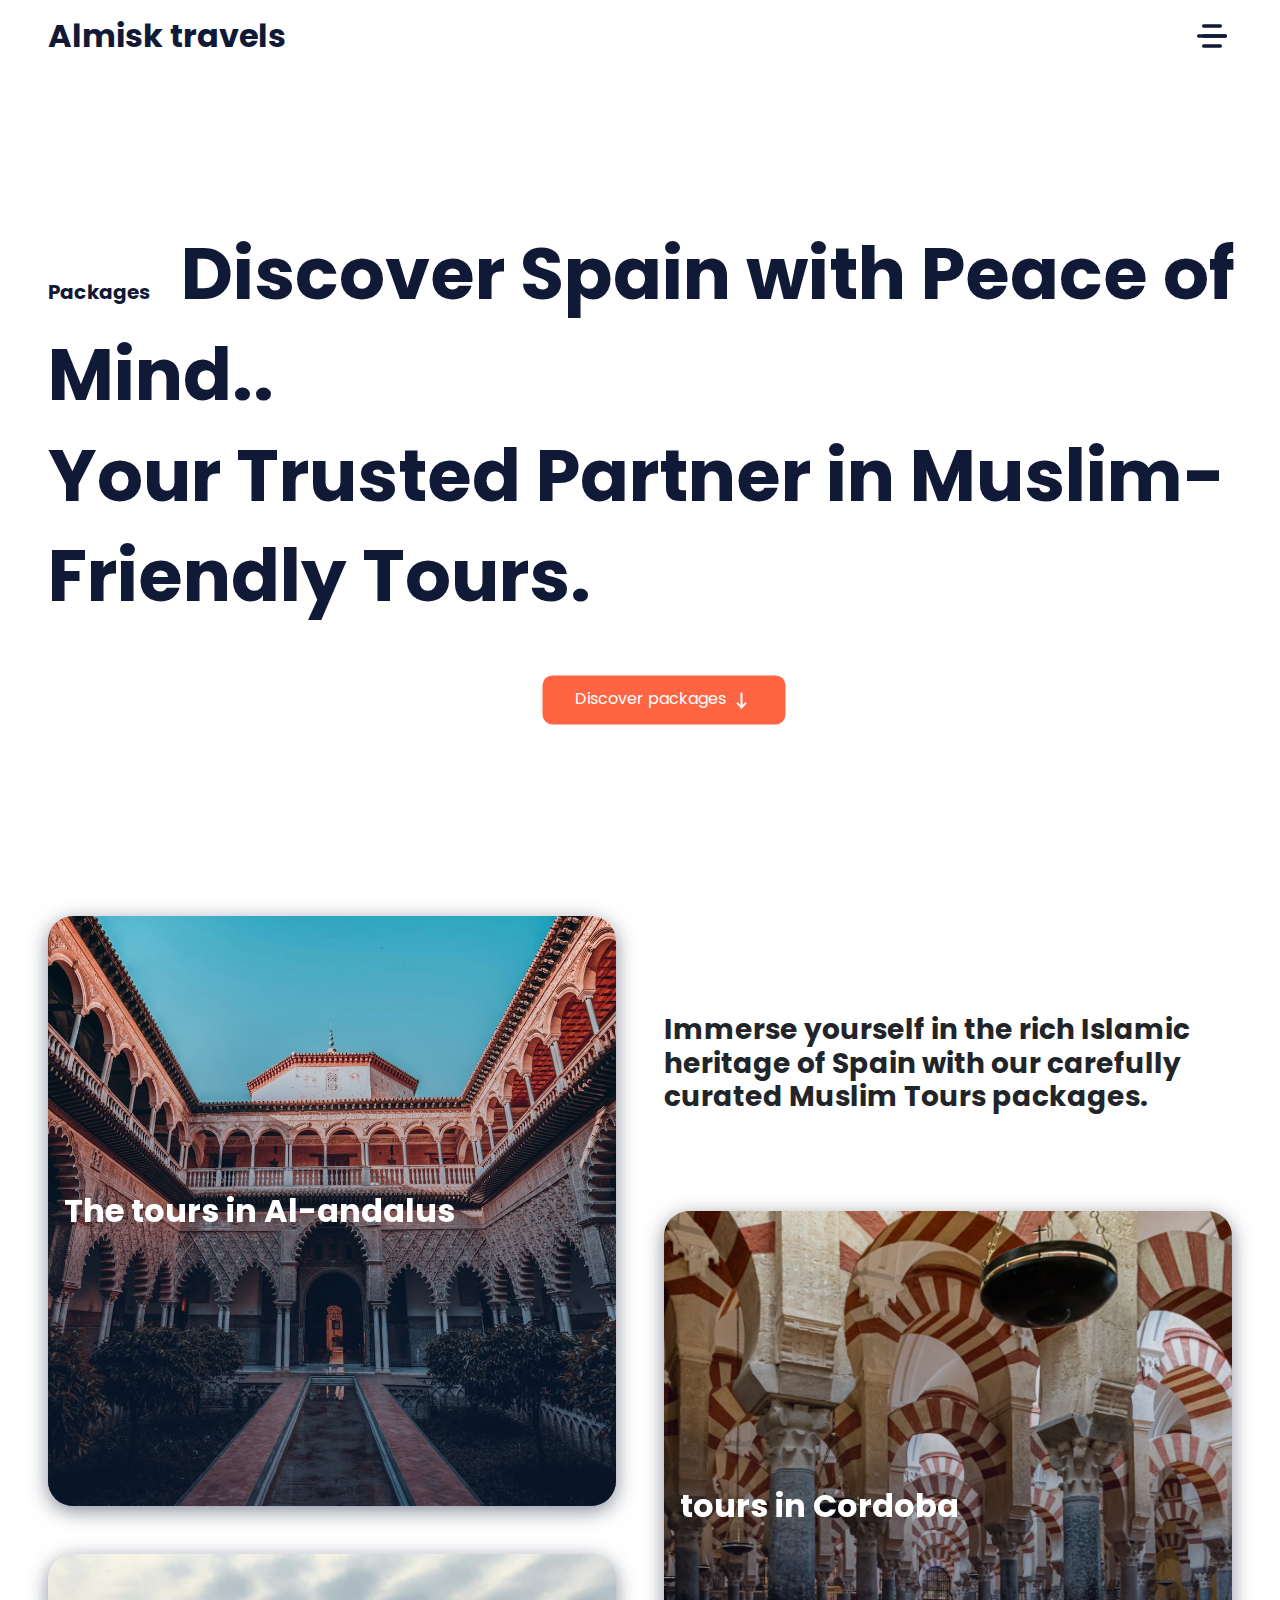
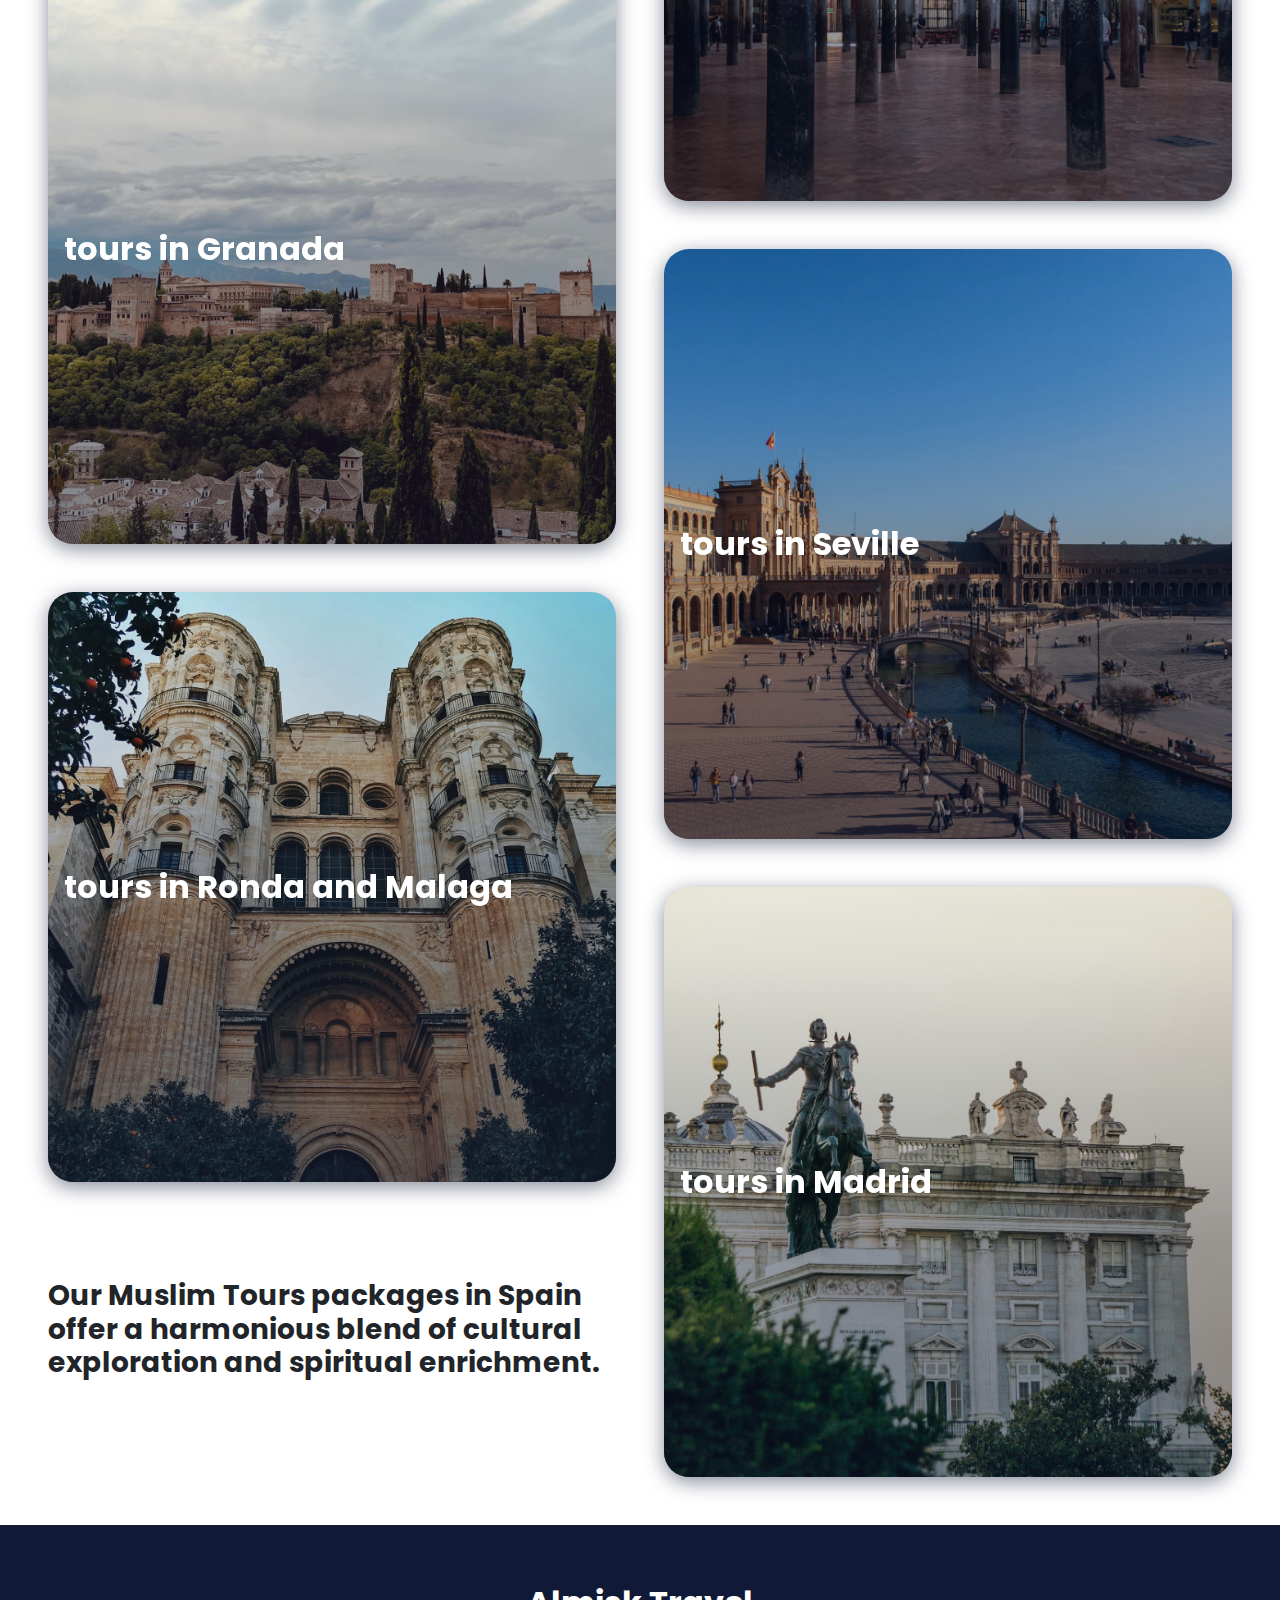
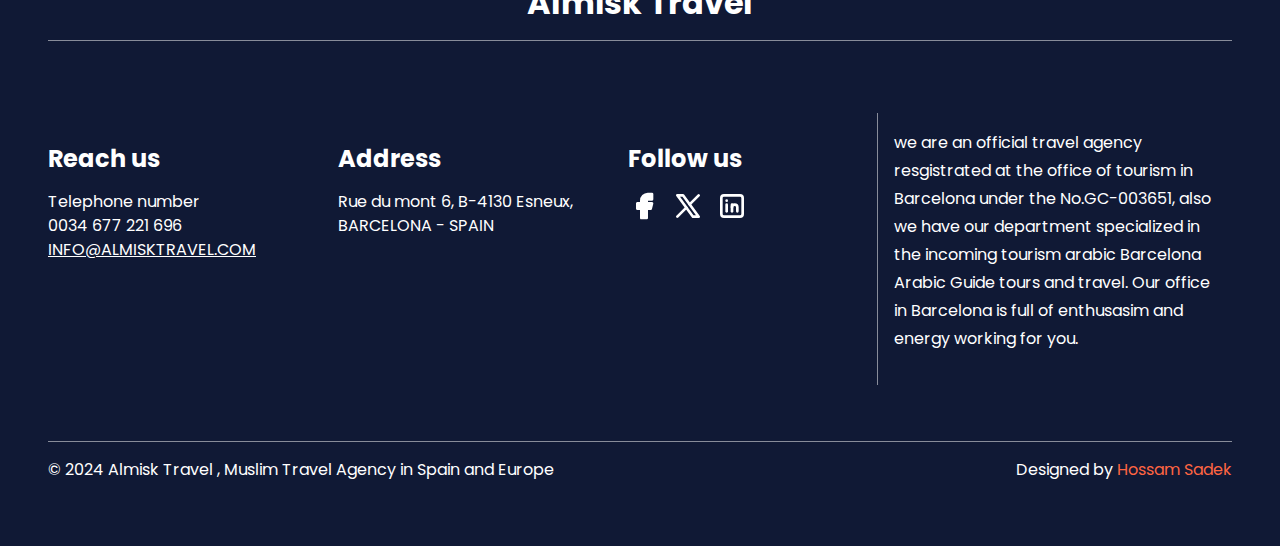
==== packages.html @ 9b38e16e "Almisk travel" ====
<!DOCTYPE html>
<html>
  <head>
    <meta http-equiv="content-type" content="text/html; charset=UTF-8" />
    <meta charset="utf-8" />
    <meta name="viewport" content=" width=device-width,initial-scale=1.0" />
    <meta name="description" content="" />
    <meta name="author" content="" />
    <link href="assets/css/bootstrap.min.css" rel="stylesheet" />
    <link href="assets/css/AlmiskStyling.css" rel="stylesheet" />
    <title>Packages</title>
  </head>

  <body>
    <!--
            Header 
         ========================================================================================= -->
    <header>
      <nav>
        <a href="#"> Almisk travels </a>
        <div class="menu-button">
          <svg
            xmlns="http://www.w3.org/2000/svg"
            width="24"
            height="24"
            viewBox="0 0 24 24"
            fill="none"
            stroke="currentColor"
            stroke-width="2"
            stroke-linecap="round"
            stroke-linejoin="round"
            class="icon icon-tabler icons-tabler-outline icon-tabler-menu-4"
          >
            <path stroke="none" d="M0 0h24v24H0z" fill="none" />
            <path d="M7 6h10" />
            <path d="M4 12h16" />
            <path d="M7 12h13" />
            <path d="M7 18h10" />
          </svg>

          <svg
            xmlns="http://www.w3.org/2000/svg"
            width="24"
            height="24"
            viewBox="0 0 24 24"
            fill="none"
            stroke="currentColor"
            stroke-width="2"
            stroke-linecap="round"
            stroke-linejoin="round"
            class="icon icon-tabler icons-tabler-outline icon-tabler-x"
          >
            <path stroke="none" d="M0 0h24v24H0z" fill="none" />
            <path d="M18 6l-12 12" />
            <path d="M6 6l12 12" />
          </svg>
        </div>
      </nav>
      <div class="slided-menu-wrap">
        <div class="slided-inner-content">
          <ul>
            <li><a href="file:///G:/Workshop/Design%20&%20Wordpress/Current%20Project/Inprogress%20Projects/Almisk%20Travel/index.html">Home</a></li>
            <li><a href="file:///G:/Workshop/Design%20&%20Wordpress/Current%20Project/Inprogress%20Projects/Almisk%20Travel/packages.html">Packages</a></li>
            <li><a href="https://umrah-desde.com/">Umra -</a></li>
            <li><a href="#">About</a></li>
            <li><a href="#">contact</a></li>
            <li><a href="#">blog</a></li>
          </ul>
          <div class="social-wrap">
            <a href="#">
              <svg
                xmlns="http://www.w3.org/2000/svg"
                width="24"
                height="24"
                viewBox="0 0 24 24"
                fill="currentColor"
                class="icon icon-tabler icons-tabler-filled icon-tabler-brand-facebook"
              >
                <path stroke="none" d="M0 0h24v24H0z" fill="none" />
                <path
                  d="M18 2a1 1 0 0 1 .993 .883l.007 .117v4a1 1 0 0 1 -.883 .993l-.117 .007h-3v1h3a1 1 0 0 1 .991 1.131l-.02 .112l-1 4a1 1 0 0 1 -.858 .75l-.113 .007h-2v6a1 1 0 0 1 -.883 .993l-.117 .007h-4a1 1 0 0 1 -.993 -.883l-.007 -.117v-6h-2a1 1 0 0 1 -.993 -.883l-.007 -.117v-4a1 1 0 0 1 .883 -.993l.117 -.007h2v-1a6 6 0 0 1 5.775 -5.996l.225 -.004h3z"
                />
              </svg>
            </a>
            <a href="#">
              <svg
                xmlns="http://www.w3.org/2000/svg"
                width="24"
                height="24"
                viewBox="0 0 24 24"
                fill="none"
                stroke="currentColor"
                stroke-width="2"
                stroke-linecap="round"
                stroke-linejoin="round"
                class="icon icon-tabler icons-tabler-outline icon-tabler-brand-x"
              >
                <path stroke="none" d="M0 0h24v24H0z" fill="none" />
                <path d="M4 4l11.733 16h4.267l-11.733 -16z" />
                <path d="M4 20l6.768 -6.768m2.46 -2.46l6.772 -6.772" />
              </svg>
            </a>
            <a href="#">
              <svg
                xmlns="http://www.w3.org/2000/svg"
                width="24"
                height="24"
                viewBox="0 0 24 24"
                fill="none"
                stroke="currentColor"
                stroke-width="2"
                stroke-linecap="round"
                stroke-linejoin="round"
                class="icon icon-tabler icons-tabler-outline icon-tabler-brand-linkedin"
              >
                <path stroke="none" d="M0 0h24v24H0z" fill="none" />
                <path
                  d="M4 4m0 2a2 2 0 0 1 2 -2h12a2 2 0 0 1 2 2v12a2 2 0 0 1 -2 2h-12a2 2 0 0 1 -2 -2z"
                />
                <path d="M8 11l0 5" />
                <path d="M8 8l0 .01" />
                <path d="M12 16l0 -5" />
                <path d="M16 16v-3a2 2 0 0 0 -4 0" />
              </svg>
            </a>
          </div>
        </div>
      </div>
    </header>
    <!--end of header-->
    <!--
            Packges hero section
         ========================================================================================= -->
    <section class="packages-hero-section">
      <div class="package-typo-wrap">
        <h1>
          <span>Packages</span>
          Discover Spain with Peace of Mind..<br />Your Trusted Partner in
          Muslim-Friendly Tours.
        </h1>
        <a href="#packagesWrap"
          >Discover packages
          <svg
            xmlns="http://www.w3.org/2000/svg"
            width="24"
            height="24"
            viewBox="0 0 24 24"
            fill="none"
            stroke="currentColor"
            stroke-width="2"
            stroke-linecap="round"
            stroke-linejoin="round"
            class="icon icon-tabler icons-tabler-outline icon-tabler-arrow-narrow-down"
          >
            <path stroke="none" d="M0 0h24v24H0z" fill="none" />
            <path d="M12 5l0 14" />
            <path d="M16 15l-4 4" />
            <path d="M8 15l4 4" /></svg>
        </a>
      </div>
    </section>

    <!--end of Packages hero section-->
     <!--
            Packges Wrap section
         ========================================================================================= -->
    <section class="packages-posts-wrap" id="packagesWrap">
        <div class="service-wrap packages-posts-inner-wrap">
            <div class="service-description description-one">
              <h2>Immerse yourself in the rich Islamic heritage of Spain with our carefully curated Muslim Tours packages.</h2>
            </div>
    
            <div class="service-description description-two">
              <h2>
                Our Muslim Tours packages in Spain offer a harmonious blend of cultural exploration and spiritual enrichment.
              </h2>
            </div>
    
            <div class="services-cards-grid">
              <div class="service-slide package-slide">
                <a href="file:///G:/Workshop/Design%20&%20Wordpress/Current%20Project/Inprogress%20Projects/Almisk%20Travel/single-package.html">
                  <img src="assets/img/andalusia-1.jpg" alt="" />
                  <div class="service-slide-overlay">
                    <div class="service-slide-content">
                      <h3>The tours in Al-andalus</h3>
                      <p>
                        We offer tours and excursions in arabic and english language in Alndalus (Andalusia) and any other city .
                      </p>
                    </div>
                  </div>
                </a>
              </div>
    
              <div class="service-slide package-slide">
                <a href="#">
                  <img src="assets/img/Cordoba-1.jpg" alt="" />
                  <div class="service-slide-overlay">
                    <div class="service-slide-content">
                      <h3>tours in Cordoba</h3>
                      <p>
                        The UNESCO recognized in 1994 the universal importance of Cordoba’s historic legacy, and extended the title of World Heritage Site not only to the Mosque-Cathedral,
                      </p>
                    </div>
                  </div>
                </a>
              </div>
              <div class="service-slide package-slide">
                <a href="#">
                  <img src="assets/img/Granada-1.jpg" alt="" />
                  <div class="service-slide-overlay">
                    <div class="service-slide-content">
                      <h3>tours in Granada</h3>
                      <p>
                        Granada is one of the most beautiful cities of Alandalus and was the capital of Alandalus Muslims. 
                      </p>
                    </div>
                  </div>
                </a>
              </div>
              <div class="service-slide package-slide">
                <a href="#">
                  <img src="assets/img/sevilla-1.jpg" alt="" />
                  <div class="service-slide-overlay">
                    <div class="service-slide-content">
                      <h3>tours in Seville</h3>
                      <p>
                        The capital of Alandalus on the past and on the present. Here we take you the discover other taste of Andalusian culture and life. The Mosque of the Giralda. 
                      </p>
                    </div>
                  </div>
                </a>
              </div>
              <div class="service-slide package-slide">
                <a href="#">
                  <img src="assets/img/Ronda and Malaga-2.jpg" alt="" />
                  <div class="service-slide-overlay">
                    <div class="service-slide-content">
                      <h3>tours in Ronda and Malaga</h3>
                      <p>
                        e have the oportunity to discover two charming cities of Alandalus. Ronda where we may enjoy : Balcony of Ronda. New bridge. Oldes Bullring of Spain. Alminar de San Sebastian (old small mosque). 
                      </p>
                    </div>
                  </div>
                </a>
              </div>
    
              <div class="service-slide package-slide">
                <a href="#">
                  <img src="assets/img/madrid-1.jpg" alt="" />
                  <div class="service-slide-overlay">
                    <div class="service-slide-content">
                      <h3>tours in Madrid</h3>
                      <p>
                        Madrid is the unique european capital founded by Muslims. The capital of Madrid has its charm: Gran Via Avenue. Plaza Mayor. Sol square. Orient park. Royal Palace. Real Madrid Stadium.
                      </p>
                    </div>
                  </div>
                </a>
              </div>
            </div>
          </div>
        </section>
    
    <!--end of Packages Wrap section-->
    <!--
            Footer
         ========================================================================================= -->
    <footer class="padding-system">
      <h5 class="text-center">Almisk Travel</h5>
      <div class="footer-content-wrap">
        <div class="footer-content-left">
          <div class="footer-site-contact">
            <h6>Reach us</h6>
            <span>Telephone number</span>
            <span>0034 677 221 696</span>
            <a class="footer-mail" href="#">INFO@ALMISKTRAVEL.COM</a>
          </div>
          <div class="footer-site-address">
            <h6>Address</h6>
            <address>
              Rue du mont 6, B-4130 Esneux,<br />BARCELONA - SPAIN
            </address>
          </div>
          <div class="footer-site-social">
            <h6>Follow us</h6>
            <a href="#">
              <svg
                xmlns="http://www.w3.org/2000/svg"
                width="24"
                height="24"
                viewBox="0 0 24 24"
                fill="currentColor"
                class="icon icon-tabler icons-tabler-filled icon-tabler-brand-facebook"
              >
                <path stroke="none" d="M0 0h24v24H0z" fill="none" />
                <path
                  d="M18 2a1 1 0 0 1 .993 .883l.007 .117v4a1 1 0 0 1 -.883 .993l-.117 .007h-3v1h3a1 1 0 0 1 .991 1.131l-.02 .112l-1 4a1 1 0 0 1 -.858 .75l-.113 .007h-2v6a1 1 0 0 1 -.883 .993l-.117 .007h-4a1 1 0 0 1 -.993 -.883l-.007 -.117v-6h-2a1 1 0 0 1 -.993 -.883l-.007 -.117v-4a1 1 0 0 1 .883 -.993l.117 -.007h2v-1a6 6 0 0 1 5.775 -5.996l.225 -.004h3z"
                />
              </svg>
            </a>
            <a href="#">
              <svg
                xmlns="http://www.w3.org/2000/svg"
                width="24"
                height="24"
                viewBox="0 0 24 24"
                fill="none"
                stroke="currentColor"
                stroke-width="2"
                stroke-linecap="round"
                stroke-linejoin="round"
                class="icon icon-tabler icons-tabler-outline icon-tabler-brand-x"
              >
                <path stroke="none" d="M0 0h24v24H0z" fill="none" />
                <path d="M4 4l11.733 16h4.267l-11.733 -16z" />
                <path d="M4 20l6.768 -6.768m2.46 -2.46l6.772 -6.772" />
              </svg>
            </a>
            <a href="#">
              <svg
                xmlns="http://www.w3.org/2000/svg"
                width="24"
                height="24"
                viewBox="0 0 24 24"
                fill="none"
                stroke="currentColor"
                stroke-width="2"
                stroke-linecap="round"
                stroke-linejoin="round"
                class="icon icon-tabler icons-tabler-outline icon-tabler-brand-linkedin"
              >
                <path stroke="none" d="M0 0h24v24H0z" fill="none" />
                <path
                  d="M4 4m0 2a2 2 0 0 1 2 -2h12a2 2 0 0 1 2 2v12a2 2 0 0 1 -2 2h-12a2 2 0 0 1 -2 -2z"
                />
                <path d="M8 11l0 5" />
                <path d="M8 8l0 .01" />
                <path d="M12 16l0 -5" />
                <path d="M16 16v-3a2 2 0 0 0 -4 0" />
              </svg>
            </a>
          </div>
        </div>
        <div class="footer-content-right">
          <p>
            we are an official travel agency resgistrated at the office of
            tourism in Barcelona under the No.GC-003651, also we have our
            department specialized in the incoming tourism arabic Barcelona
            Arabic Guide tours and travel. Our office in Barcelona is full of
            enthusasim and energy working for you.
          </p>
        </div>
      </div>
      <div class="copy-right-wrap">
        <span>
          © 2024 Almisk Travel , Muslim Travel Agency in Spain and Europe
        </span>
        <span> Designed by <a href="#">Hossam Sadek</a> </span>
      </div>
    </footer>

    <!--
              scripts
           ========================================================================================= -->

    <script src="assets/js/functions.js"></script>
    <!-- <script src="assets/js/bootstrap.min.js"></script> -->
  </body>
</html>

<!--end of header-->
---- assets/css/AlmiskStyling.css ----
/*
** This Theme was Desgined By
**@ Hossam Sadek
**
=========================================================
** CSS file Guide
=========================================================


** 1.General Settings
    1.1 body styling
    1.2 fonts styling
    1.3 color reference
    1.4 General Styling Classes

** // The Header : involved in every page ( 2 )

** 2.Header styling
    2.1 the header 
    2.2 slidedown wrap
    
     
** // The Home Page 

** 3.home page sections styling
    3.1 the Hero Section
    3.2 About section
    3.3 Why us Section
    3.4 Package List  section 
    
** // The Packags, single package Pages 

** 4.packages sections styling
    4.1 packages hero section
    4.2 Packages posts wrap
    4.3 Single Package post wrap


*/

/*
=========================================================
** 1. General setting
=========================================================

** 1.1 body styling =============
*/
body {
  margin: 0;
  padding: 0;
  border: 0;
  font-size: 16px;
  box-sizing: border-box;
  -webkit-box-sizing: border-box;
  -moz-box-sizing: border-box;
  font-family: "poppins-regular";
}

/*
** 1.2 font styling ======================================
*/

/*

** FONTS USED IN THIS THEME
** headers : -------------;
** body    : -------------;
*/

@font-face {
  font-family: "poppins-bold";
  src: url("../fonts/Poppins-Bold.ttf");
  font-display: block;
}

@font-face {
  font-family: "poppins-regular";
  src: url("../fonts/Poppins-Regular.ttf");
  font-display: block;
}

h1,
h2,
h3,
h4,
h5,
h6 {
  font-weight: bold;
  margin: 0;
  font-weight: 600;
  -webkit-font-smoothing: antialiased;
  text-rendering: optimizeLegibility;
  font-family: "poppins-bold";
}
ul {
  padding: 0;
  margin: 0;
}

a,
a:hover {
  text-decoration: none;
}

h1 {
  font-size: 64px;
  line-height: 96px;
}
h2 {
  font-size: 48px;
  line-height: 72px;
}
h3 {
  font-size: 32px;
  line-height: 48px;
}
h4 {
  font-size: 24px;
  line-height: 36px;
}
h5 {
  font-size: 18px;
  line-height: 27px;
}

/*
** 1.3 Color Reference =====================================
*/

:root {
  --main-color: #ffffff;
  --secondary-color: #f7f8fa;
  --dark-color: #101935;
  --buttons-color: #ff6542;
  --buttons-color-darker: #ff481f;
}

/*
** 1.4 General Styling Classes ===================================== */
.padding-system {
  padding: 3rem;
}
.img-system {
  width: 100%;
  height: 100%;
  object-fit: cover;
  object-position: center;
  border-radius: 0.5rem;
}
/*
=========================================================
** 2. Header styling
=========================================================

** 2.1 the header  ==============================
*/
header {
  position: fixed;
  z-index: 600;
  top: 0;
  left: 0;
  width: 100%;
  padding: 1rem 3rem;
}
header.moved,
header.ordinary-pages {
  background-color: var(--main-color);
}
header nav {
  position: relative;
  z-index: 600;
  display: flex;
  justify-content: space-between;
  align-items: center;
}
header nav a {
  font-family: "poppins-bold";
  font-size: 2rem;
  line-height: 1;
  font-weight: 600;
  color: var(--main-color);
}
header.opened nav a,
header.moved nav a,
header.ordinary-pages nav a {
  color: var(--dark-color);
  transform: all 0.5s ease-in-out;
}
header nav a:hover {
  color: var(--buttons-color);
}
header .menu-button {
  cursor: pointer;
  color: var(--main-color);
  transform: all 0.5s ease-in-out;
}
header.opened .menu-button,
header.moved .menu-button,
header.ordinary-pages .menu-button {
  color: var(--dark-color);
}
.menu-button svg {
  height: 2.5rem;
  width: 2.5rem;
  transition: all 0.2s ease-in-out;
}
.menu-button svg:hover {
  color: var(--buttons-color);
}
.menu-button .icon-tabler-menu-4,
.menu-button.active .icon-tabler-x {
  display: block;
}
.menu-button.active .icon-tabler-menu-4,
.menu-button .icon-tabler-x {
  display: none;
}
/* 2.2 slidedown wrap ------------------------ */
.slided-menu-wrap {
  display: none;
  position: fixed;
  z-index: 500;
  top: 0;
  left: 0;
  padding: 3rem;
  width: 100%;
  height: calc(100vh);
  background: var(--main-color);
}
header.opened .slided-menu-wrap {
  display: block;
  transform: all 0.5s ease-in-out;
}
.slided-inner-content {
  display: flex;
  flex-direction: column;
  justify-content: center;
  height: 100%;
}
.slided-menu-wrap ul {
  list-style: none;
  margin-bottom: 2rem;
}

.slided-menu-wrap ul li a {
  font-size: 2.25rem;
  font-family: "poppins-bold";
  line-height: 1.25;
  color: var(--dark-color);
}
.slided-inner-content ul li a:hover,
.social-wrap a:hover {
  color: var(--buttons-color);
  transition: all 0.5s ease-in-out;
}
.social-wrap {
  display: flex;
  flex-direction: row;
}
.social-wrap a {
  margin: 0 0.5rem;
  color: var(--dark-color);
}
.social-wrap a svg {
  width: 2rem;
  height: 2rem;
}
.social-wrap a:nth-of-type(1) {
  margin: 0 0.5rem 0 0;
}
/*
=========================================================
** 3. Home page styling
=========================================================

** 3.1 the Hero section  ==============================
*/
.hero-section-wrap {
  position: relative;
  height: 100vh;
}
.background-wrap {
  position: absolute;
  z-index: 100;
  top: 0;
  left: 0;
  height: 100%;
  width: 100%;
}
.background-wrap img {
  height: 100%;
  width: 100%;
  object-fit: cover;
  object-position: center;
}
.background-wrap .slide {
  display: none;
  width: 100%;
  height: 100%;
}
.background-wrap .slide.active {
  display: block;
}
.overlay {
  position: absolute;
  z-index: 200;
  height: 100%;
  width: 100%;
  top: 0;
  left: 0;
  background: linear-gradient(
    0deg,
    rgba(0, 0, 0, 0) 0%,
    rgba(0, 0, 0, 0.5) 60%,
    rgba(0, 0, 0, 0.9) 100%
  );
}
.inner-content {
  position: absolute;
  z-index: 300;
  top: 50%;
  width: 65%;
  transform: translateY(-50%);
}
.inner-content h1 {
  font-size: 2.75rem;
  line-height: 1;
  color: var(--main-color);
}
.inner-content h2 {
  font-size: 5.5rem;
  line-height: 1.1;
  margin-bottom: 1rem;
  color: var(--main-color);
}
.inner-content p {
  width: 75%;
  font-size: 1.25rem;
  font-weight: 500;
  line-height: 1.75;
  color: var(--main-color);
  margin-bottom: 2rem;
}
.inner-content a {
  padding: 0.75rem 2rem;
  border-radius: 10px;
  color: var(--main-color);
  background-color: var(--buttons-color);
}
.inner-content a:hover {
  background-color: var(--buttons-color-darker);
  transition: all 0.2s ease-in-out;
}
.buttons-wrap {
  position: absolute;
  z-index: 350;
  bottom: 3rem;
  right: 3rem;
}
.slider-btn {
  display: inline-block;
  cursor: pointer;
  border-radius: 50%;
  padding: 0.5rem;
  background-color: var(--main-color);
  color: var(--dark-color);
}
.slider-btn:hover {
  color: var(--main-color);
  background-color: var(--buttons-color);
  transform: scale(1.05);
  transition: all 0.3s ease-in-out;
}
/* 3.2 About section -------------------------  */
.about-section {
  padding-top: 5rem;
}
.about-content {
  text-align: center;
  max-width: 60%;
  margin: 0 auto;
  margin-bottom: 5rem;
}
.about-content h3 {
  font-size: 3rem;
  line-height: 1;
  margin-bottom: 1rem;
}
.about-content p {
  line-height: 1.75;
  margin-bottom: 2rem;
}
.service-wrap {
  position: relative;
  padding-bottom: 295px;
}
.service-description {
  position: absolute;
  width: calc(50% - 1.5rem);
  height: 295px;
  display: flex;
  flex-direction: column;
  justify-content: center;
}
.description-one {
  right: 0;
  top: 0;
}
.description-two {
  bottom: 0;
  left: 0;
}
.service-description h4 {
  font-size: 2rem;
  line-height: 1.2;
}
.services-cards-grid {
  display: grid;
  grid-template-columns: 1fr 1fr;
  grid-template-rows: auto;
  grid-column-gap: 3rem;
  grid-row-gap: 3rem;
}
.service-slide {
  position: relative;
  height: 590px;
  overflow: hidden;
  border-radius: 25px;
  filter: drop-shadow(0px 5px 10px rgba(16, 25, 53, 0.5));
}
.service-slide:hover {
  filter: drop-shadow(0px 5px 10px rgba(16, 25, 53, 0.7));
  transition: all 0.5s ease-in-out;
}
.service-slide-overlay {
  position: absolute;
  top: 0;
  left: 0;
  width: 100%;
  height: 100%;
  display: flex;
  align-items: center;
  padding: 1rem;
  background: linear-gradient(
    180deg,
    rgba(0, 0, 0, 0) 0%,
    rgba(16, 25, 53, 0.4) 30%,
    rgba(16, 25, 53, 0.8) 100%
  );
  background-size: 100% 200%;
  background-position: 100% 0%;
  transition: background-position 0.5s ease-in-out;
}
.service-slide:hover .service-slide-overlay {
  background-position: 100% 100%;
  transition: all 0.5s ease-in-out;
}
.service-slide img {
  height: 100%;
  width: 100%;
  object-fit: cover;
  object-position: center;
}
.service-slide:nth-last-of-type(odd) {
  position: relative;
  top: calc(590px / 2);
}
.service-slide-content h5 {
  font-size: 1.75rem;
  margin: 0.5rem;
  line-height: 1;
  color: var(--main-color);
}
.service-slide-content p {
  display: none;
  max-width: 50%;
  line-height: 1.75;
  color: var(--main-color);
}
.service-slide:hover .service-slide-content p {
  display: block;
  transition: all 0.5s ease-in-out;
}
/* 3.3 Why us Section  -------------------------  */
.why-us-wrap {
  padding: 120px 3rem;
  display: flex;
  justify-content: space-between;
}
.why-left-wrap {
  width: 45%;
  padding-right: 60px;
}
.why-right-wrap {
  width: 45%;
}
.why-us-wrap h3 {
  font-size: 1.25rem;
  font-family: "poppins-regular";
  margin-bottom: 1.25rem;
}
.why-us-wrap h2 {
  font-size: 2rem;
  line-height: 1.2;
}
.why-us-wrap p {
  max-width: 80%;
  margin-bottom: 1.5rem;
  line-height: 1.75;
}
.why-us-wrap a {
  border-radius: 8px;
  padding: 0.5rem 0.75rem;
  color: var(--main-color);
  background-color: var(--buttons-color);
  transition: all 0.2s ease-in-out;
}
.why-us-wrap a:hover {
  background-color: var(--buttons-color-darker);
}
/* 3.4 Packages List -------------------------  */
.packages-wrap {
  background-color: var(--secondary-color);
}
.package-post-wrap {
  display: flex;
  padding-top: calc(3rem + 72px);
}
.package-content {
  padding: 1rem 1rem 1rem 0;
  width: 40%;
}
.package-content h1 {
  font-size: 1.25rem;
  line-height: 1.5;
  margin-bottom: 0;
}
.package-content h2 {
  max-width: 70%;
  font-size: 1.5rem;
  line-height: 1.2;
  margin-bottom: 3rem;
}
.package-content h3 {
  font-size: 2rem;
  line-height: 1.2;
  margin-bottom: 1rem;
}
.package-content p {
  max-width: 80%;
  margin-bottom: 2rem;
}
.package-content a {
  font-size: 1rem;
  border-radius: 8px;
  padding: 0.5rem 0.75rem;
  color: var(--main-color);
  background-color: var(--buttons-color);
  transition: all 0.5s ease-in-out;
}
.package-content a:hover {
  background-color: var(--buttons-color-darker);
}
.package-img {
  position: relative;
  z-index: 100;
  width: 60%;
}
.package-img img {
  width: 100%;
  height: 100%;
  object-position: center;
  object-fit: cover;
  border-radius: 25px;
  filter: drop-shadow(0px 5px 10px rgba(16, 25, 53, 0.5));
  transition: all 0.5s ease-in-out;
}
.package-img img:hover {
  filter: drop-shadow(0px 5px 10px rgba(16, 25, 53, 0.7));
}

.packages-server-data {
  display: none;
}
.posts-btn {
  position: absolute;
  z-index: 200;
  top: 50%;
  transform: translateY(-50%);
  padding: 0.5rem;
  border-radius: 50%;
  cursor: pointer;
  color: var(--dark-color);
  opacity: 0.8;
  background-color: var(--main-color);
  transition: all 0.3s ease-in-out;
}
.posts-btn svg {
  width: 3rem;
  height: 3rem;
}
.posts-btn:hover {
  opacity: 1;
}
.prev-post {
  right: -2rem;
}
.next-post {
  left: -2rem;
}
.next-post svg {
  transform: translateX(-5%);
}
.prev-post svg {
  transform: translateX(5%);
}
/*
=========================================================
** 4. Packages and single packages styling 
=========================================================
** 4.1 Packages hero section =============
*/
.packages-hero-section {
  position: relative;
  height: 100vh;
  padding: 72px 3rem 3rem 3rem;
}
.package-typo-wrap {
  position: absolute;
  top: 50%;
  padding: 2rem 0;
  transform: translateY(-50%);
}
.package-typo-wrap h1 {
  font-size: 4.5rem;
  line-height: 1.4;
  color: var(--dark-color);
  margin-bottom: 3rem;
}
.package-typo-wrap h1 span {
  font-size: 1.25rem;
  font-weight: 400;
  padding-right: 1rem;
}
.package-typo-wrap a {
  position: absolute;
  left: 50%;
  transform: translateX(-50%);
  display: inline-block;
  padding: 0.75rem 2rem;
  border-radius: 10px;
  color: var(--main-color);
  background-color: var(--buttons-color);
}
.package-typo-wrap a:hover {
  background-color: var(--buttons-color-darker);
  transition: all 0.2s ease-in-out;
}
/* 4.2 Packages posts wrap -------------------------  */
.packages-posts-wrap {
  padding: 1rem 3rem 3rem 3rem;
}
.packages-posts-inner-wrap h2 {
  font-size: 1.75rem;
  line-height: 1.2;
}
.package-slide a h3 {
  color: var(--main-color);
}
/* 4.3 Single Package post wrap -------------------------  */
.single-package-wrap {
  padding-top: 72px;
}
.single-package-typo {
  padding: 3rem 0;
}
.single-package-typo h1 {
  font-size: 1.5rem;
  line-height: 1.2;
  color: var(--dark-color);
}
.single-package-typo h2 {
  font-size: 3.5rem;
  margin-bottom: 3rem;
  line-height: 1.2;
  color: var(--dark-color);
}
.single-package-content-wrap {
  position: relative;
  display: flex;
  justify-content: space-between;
}
.single-package-content-wrap p {
  font-size: 1rem;
  line-height: 1.8;
}
.package-contact {
  font-size: 1rem;
  color: var(--dark-color);
  line-height: 1.5;
}
.package-contact a {
  display: inline-block;
  padding: 0.5rem 0.75rem;
  margin-top: 1rem;
  border-radius: 10px;
  color: var(--main-color);
  background-color: var(--buttons-color);
  transition: all 0.3s ease-in-out;
}
.package-contact a:hover {
  color: var(--main-color);
  background-color: var(--buttons-color-darker);
}
.package-contact a svg {
  height: 1rem;
  width: 1rem;
  transition: all 0.3s ease-in-out;
}
.package-contact a:hover svg {
  transform: translateX(5px);
}
.post-content-wrap,
.post-thumbnail-wrap {
  width: 45%;
}
.post-thumbnail-wrap img {
  position: sticky;
  top: calc(72px + 1rem);
  left: 0;
  width: 100%;
  height: auto;
  object-fit: cover;
  object-position: center;
  border-radius: 25px;
  filter: drop-shadow(0px 5px 10px rgba(16, 25, 53, 0.5));
}
.img-gallery-wrap {
  position: relative;
  margin: 6rem 0;
}
#left-scroll,
#right-scroll {
  position: absolute;
  top: 50%;
  padding: 0.5rem;
  border: none;
  border-radius: 50%;
  cursor: pointer;
  color: var(--dark-color);
  opacity: 0.8;
  background-color: var(--main-color);
  transition: all 0.3s ease-in-out;
  transform: translateY(-50%);
}
#left-scroll svg,
#right-scroll svg {
  width: 2rem;
  height: 2rem;
}
#left-scroll:hover,
#right-scroll:hover {
  opacity: 1;
}
#left-scroll {
  left: 0;
}
#right-scroll {
  right: 0;
}
#left-scroll svg {
  transform: translateX(-5%);
}
#right-scroll svg {
  transform: translateX(5%);
}
.img-slider-wrap {
  display: flex;
  overflow-x: scroll;
  scroll-behavior: smooth;
  height: 60vh;
  margin-top: 3rem;
}
.img-slider-wrap::-webkit-scrollbar {
  display: none;
}
.img-slider-wrap img {
  border-radius: 25px;
  margin: 0 0.5rem;
}
.img-slider-wrap img:nth-of-type(1) {
  margin: 0 0.5rem 0 0;
}
.img-slider-wrap img:last-of-type {
  margin: 0 0 0 0.5rem;
}
.more-packages-wrap {
  background-color: var(--secondary-color);
}
.more-packages-wrap h4 {
  font-size: 2rem;
  line-height: 1.2;
  margin-bottom: 3rem;
}
.more-packages-posts {
  display: grid;
  grid-template-columns: 1fr 1fr;
  grid-template-rows: auto;
  grid-column-gap: 3rem;
  grid-row-gap: 3rem;
  margin-bottom: 3rem;
}
.more-package-slide {
  height: 590px;
  overflow: hidden;
  border-radius: 25px;
  filter: drop-shadow(0px 5px 10px rgba(16, 25, 53, 0.5));
}
.more-package-slide:hover {
  filter: drop-shadow(0px 5px 10px rgba(16, 25, 53, 0.7));
  transition: all 0.5s ease-in-out;
}
.more-package-slide img {
  height: 100%;
  width: 100%;
  object-fit: cover;
  object-position: center;
}
.more-package-slide:hover .service-slide-overlay {
  background-position: 100% 100%;
  transition: all 0.5s ease-in-out;
}
.more-package-slide:hover .service-slide-content p {
  display: block;
  transition: all 0.5s ease-in-out;
}
.more-package-posts-link {
  display: inline-block;
  font-size: 1.25rem;
  padding: 0.75rem 2rem;
  border-radius: 10px;
  color: var(--main-color);
  background-color: var(--buttons-color);
  transition: all 0.3s ease-in-out;
}
.more-package-posts-link svg {
  width: 1.2rem;
  height: 1.25rem;
  transition: all 0.3s ease-in-out;
}
.more-package-posts-link:hover {
  color: var(--main-color);
  background-color: var(--buttons-color-darker);
}
.more-package-posts-link:hover svg {
  transform: translateX(5px);
}
/*
=========================================================
** .. The footer styling
=========================================================

** ..1 the big wrapper and the image  ==============================
*/
footer {
  background-color: var(--dark-color);
}
footer h5 {
  padding: 1rem 0 1.5rem;
  font-size: 2rem;
  color: var(--main-color);
  margin-bottom: 1rem;
  border-bottom: 1px solid rgba(255, 255, 255, 0.5);
}
.footer-content-wrap {
  display: flex;
  padding: 3.5rem 0;
  justify-content: space-between;
}

.footer-content-left {
  display: flex;
  justify-content: space-between;
  width: 70%;
  padding: 2rem 0;
  color: var(--main-color);
}
.footer-content-left > div {
  width: 30%;
}
.footer-content-left > div span {
  display: block;
}
.footer-site-info {
  border-right: 1px solid rgba(255, 255, 255, 0.5);
}
.footer-mail {
  color: var(--main-color);
  text-decoration: underline;
}
.footer-mail:hover {
  text-decoration: underline;
  color: var(--buttons-color-darker);
  transition: all 0.2s ease-in-out;
}
.footer-site-social h6,
.footer-site-address h6,
.footer-site-contact h6 {
  font-size: 1.5rem;
  line-height: 1.2;
  margin-bottom: 1rem;
}
.footer-site-social a:nth-of-type(1) {
  margin: 0 0.25rem 0 0;
}
.footer-site-social a {
  margin: 0 0.25rem;
  color: var(--main-color);
  transition: all 0.2s ease-in-out;
}
.footer-site-social a:hover {
  color: var(--buttons-color);
}
.footer-site-social a svg {
  width: 2rem;
  height: 2rem;
}

.footer-content-right {
  padding: 1rem;
  width: 30%;
  border-left: 1px solid rgba(255, 255, 255, 0.5);
}
.footer-content-right p {
  line-height: 1.75;
  color: var(--main-color);
}
.copy-right-wrap {
  display: flex;
  justify-content: space-between;
  padding: 1rem 0;
  color: var(--main-color);
  border-top: 1px solid rgba(255, 255, 255, 0.5);
}
.copy-right-wrap a {
  color: var(--buttons-color);
}
.copy-right-wrap a:hover {
  color: var(--buttons-color-darker);
  transition: all 0.2s ease-in-out;
}
/* ===================================== Responsive Setup ============================*/

@media only screen and (max-width: 992px) {
  /*
  **1- 1.2 fonts styling 
  */
  h1 {
    font-size: 48px;
    line-height: 72px;
  }
  h2 {
    font-size: 40px;
    line-height: 60px;
  }
  h3 {
    font-size: 32px;
    line-height: 48px;
  }
  h4 {
    font-size: 20px;
    line-height: 30px;
  }
  h5 {
    font-size: 18px;
    line-height: 27px;
  }
}

@media only screen and (max-width: 768px) {
  /*
  **1- 1.2 fonts styling 
  */
  h1 {
    font-size: 40px;
    line-height: 60px;
  }
  h2 {
    font-size: 36px;
    line-height: 44px;
  }
  h3 {
    font-size: 28px;
    line-height: 42px;
  }
  h4 {
    font-size: 20px;
    line-height: 30px;
  }
  h5 {
    font-size: 18px;
    line-height: 27px;
  }
}
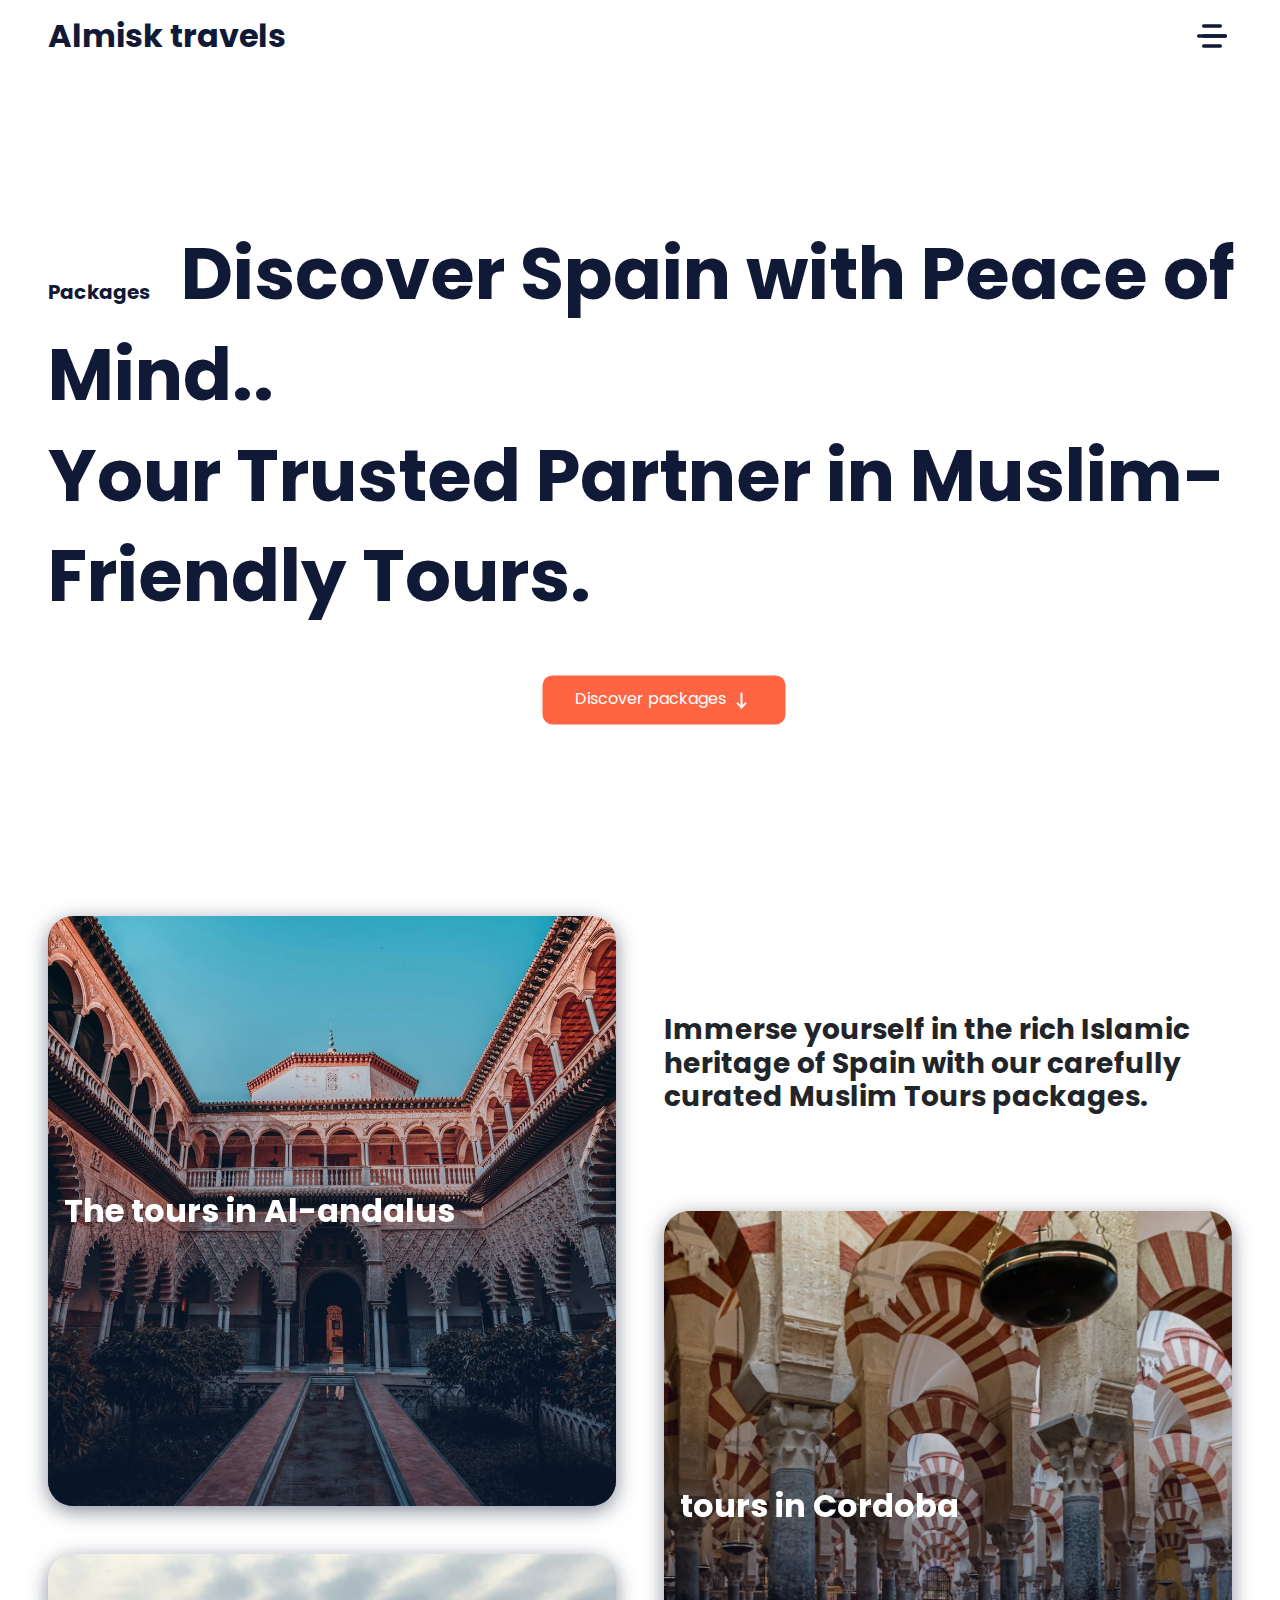
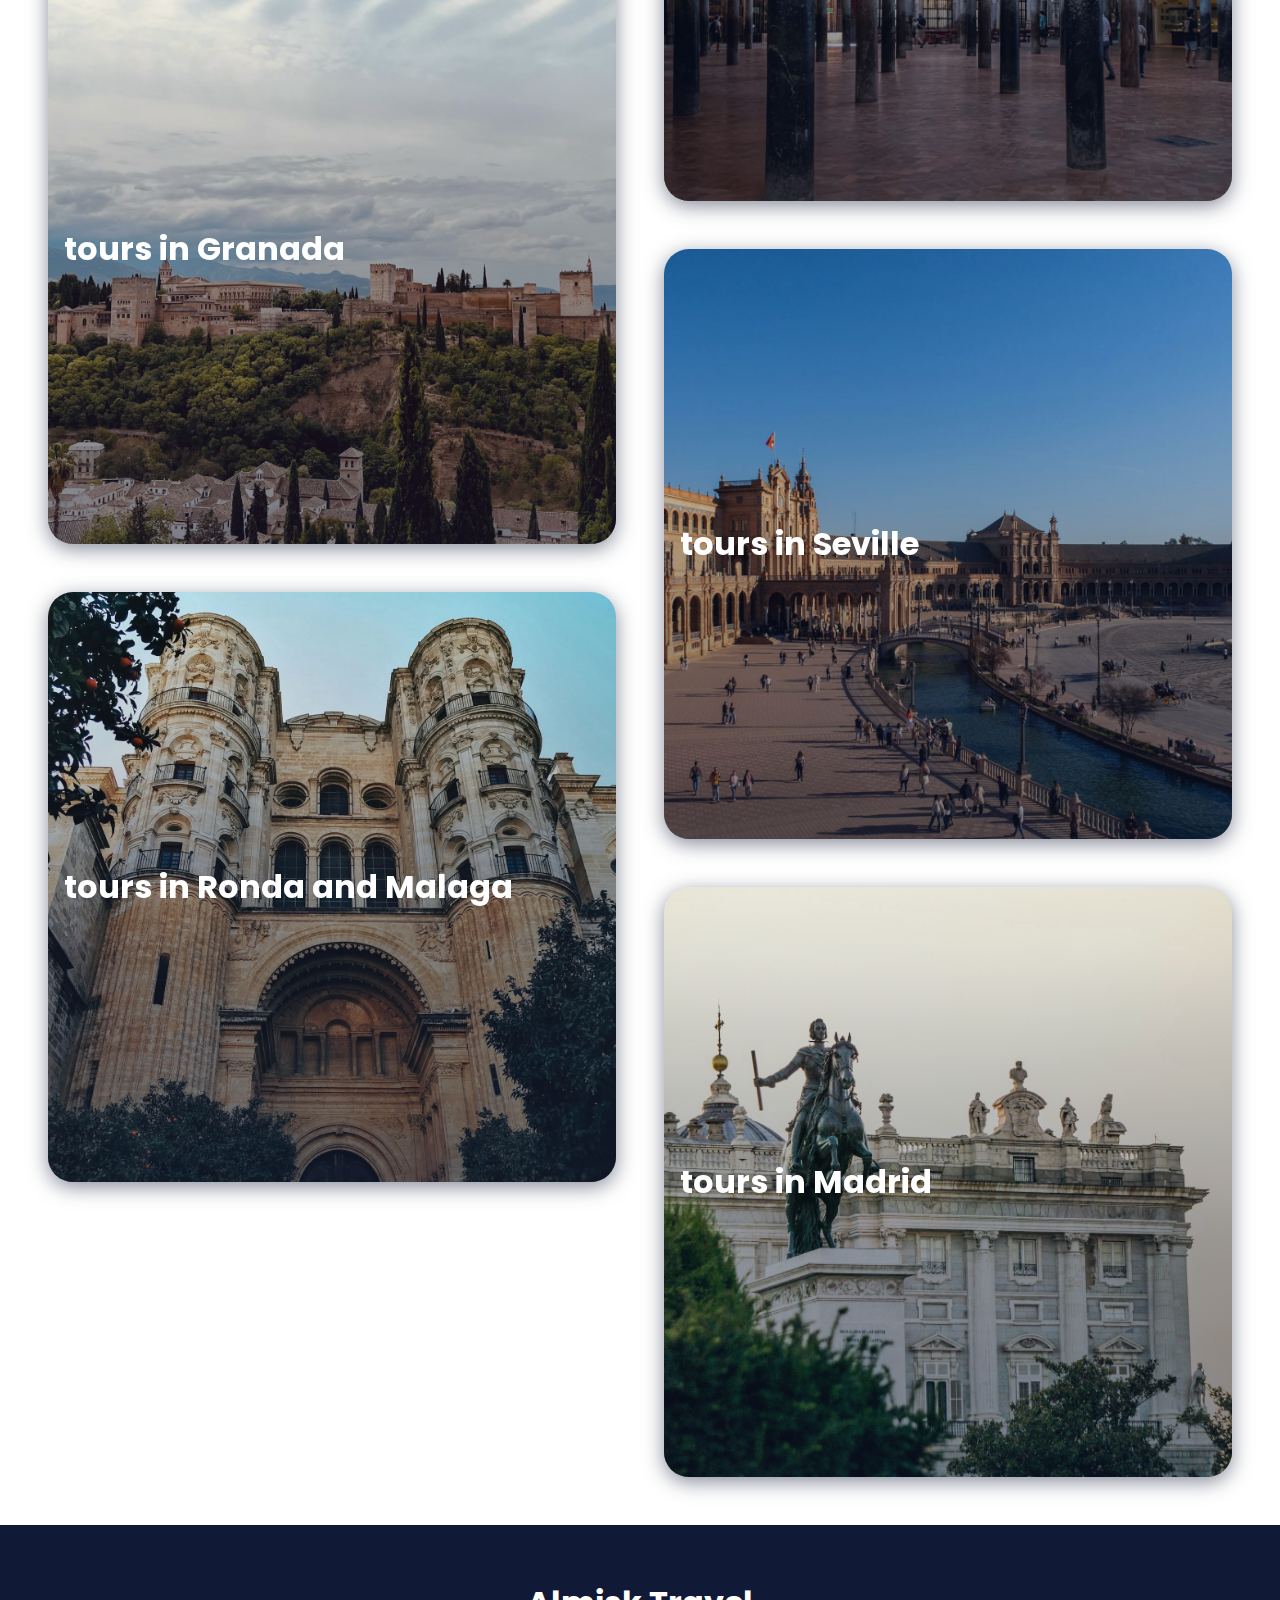
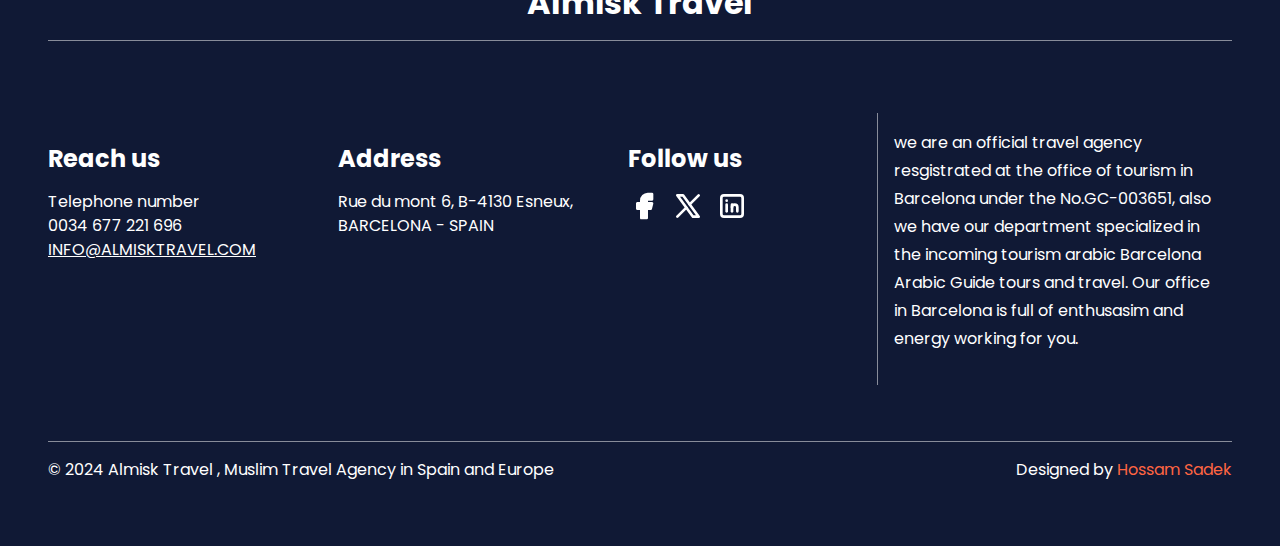
==== commit 7266e8c4: "Update packages.html" ====
--- a/packages.html
+++ b/packages.html
@@ -1,371 +1,373 @@
-<!DOCTYPE html>
-<html>
-  <head>
-    <meta http-equiv="content-type" content="text/html; charset=UTF-8" />
-    <meta charset="utf-8" />
-    <meta name="viewport" content=" width=device-width,initial-scale=1.0" />
-    <meta name="description" content="" />
-    <meta name="author" content="" />
-    <link href="assets/css/bootstrap.min.css" rel="stylesheet" />
-    <link href="assets/css/AlmiskStyling.css" rel="stylesheet" />
-    <title>Packages</title>
-  </head>
-
-  <body>
-    <!--
-            Header 
-         ========================================================================================= -->
-    <header>
-      <nav>
-        <a href="#"> Almisk travels </a>
-        <div class="menu-button">
-          <svg
-            xmlns="http://www.w3.org/2000/svg"
-            width="24"
-            height="24"
-            viewBox="0 0 24 24"
-            fill="none"
-            stroke="currentColor"
-            stroke-width="2"
-            stroke-linecap="round"
-            stroke-linejoin="round"
-            class="icon icon-tabler icons-tabler-outline icon-tabler-menu-4"
-          >
-            <path stroke="none" d="M0 0h24v24H0z" fill="none" />
-            <path d="M7 6h10" />
-            <path d="M4 12h16" />
-            <path d="M7 12h13" />
-            <path d="M7 18h10" />
-          </svg>
-
-          <svg
-            xmlns="http://www.w3.org/2000/svg"
-            width="24"
-            height="24"
-            viewBox="0 0 24 24"
-            fill="none"
-            stroke="currentColor"
-            stroke-width="2"
-            stroke-linecap="round"
-            stroke-linejoin="round"
-            class="icon icon-tabler icons-tabler-outline icon-tabler-x"
-          >
-            <path stroke="none" d="M0 0h24v24H0z" fill="none" />
-            <path d="M18 6l-12 12" />
-            <path d="M6 6l12 12" />
-          </svg>
-        </div>
-      </nav>
-      <div class="slided-menu-wrap">
-        <div class="slided-inner-content">
-          <ul>
-            <li><a href="file:///G:/Workshop/Design%20&%20Wordpress/Current%20Project/Inprogress%20Projects/Almisk%20Travel/index.html">Home</a></li>
-            <li><a href="file:///G:/Workshop/Design%20&%20Wordpress/Current%20Project/Inprogress%20Projects/Almisk%20Travel/packages.html">Packages</a></li>
-            <li><a href="https://umrah-desde.com/">Umra -</a></li>
-            <li><a href="#">About</a></li>
-            <li><a href="#">contact</a></li>
-            <li><a href="#">blog</a></li>
-          </ul>
-          <div class="social-wrap">
-            <a href="#">
-              <svg
-                xmlns="http://www.w3.org/2000/svg"
-                width="24"
-                height="24"
-                viewBox="0 0 24 24"
-                fill="currentColor"
-                class="icon icon-tabler icons-tabler-filled icon-tabler-brand-facebook"
-              >
-                <path stroke="none" d="M0 0h24v24H0z" fill="none" />
-                <path
-                  d="M18 2a1 1 0 0 1 .993 .883l.007 .117v4a1 1 0 0 1 -.883 .993l-.117 .007h-3v1h3a1 1 0 0 1 .991 1.131l-.02 .112l-1 4a1 1 0 0 1 -.858 .75l-.113 .007h-2v6a1 1 0 0 1 -.883 .993l-.117 .007h-4a1 1 0 0 1 -.993 -.883l-.007 -.117v-6h-2a1 1 0 0 1 -.993 -.883l-.007 -.117v-4a1 1 0 0 1 .883 -.993l.117 -.007h2v-1a6 6 0 0 1 5.775 -5.996l.225 -.004h3z"
-                />
-              </svg>
-            </a>
-            <a href="#">
-              <svg
-                xmlns="http://www.w3.org/2000/svg"
-                width="24"
-                height="24"
-                viewBox="0 0 24 24"
-                fill="none"
-                stroke="currentColor"
-                stroke-width="2"
-                stroke-linecap="round"
-                stroke-linejoin="round"
-                class="icon icon-tabler icons-tabler-outline icon-tabler-brand-x"
-              >
-                <path stroke="none" d="M0 0h24v24H0z" fill="none" />
-                <path d="M4 4l11.733 16h4.267l-11.733 -16z" />
-                <path d="M4 20l6.768 -6.768m2.46 -2.46l6.772 -6.772" />
-              </svg>
-            </a>
-            <a href="#">
-              <svg
-                xmlns="http://www.w3.org/2000/svg"
-                width="24"
-                height="24"
-                viewBox="0 0 24 24"
-                fill="none"
-                stroke="currentColor"
-                stroke-width="2"
-                stroke-linecap="round"
-                stroke-linejoin="round"
-                class="icon icon-tabler icons-tabler-outline icon-tabler-brand-linkedin"
-              >
-                <path stroke="none" d="M0 0h24v24H0z" fill="none" />
-                <path
-                  d="M4 4m0 2a2 2 0 0 1 2 -2h12a2 2 0 0 1 2 2v12a2 2 0 0 1 -2 2h-12a2 2 0 0 1 -2 -2z"
-                />
-                <path d="M8 11l0 5" />
-                <path d="M8 8l0 .01" />
-                <path d="M12 16l0 -5" />
-                <path d="M16 16v-3a2 2 0 0 0 -4 0" />
-              </svg>
-            </a>
-          </div>
-        </div>
-      </div>
-    </header>
-    <!--end of header-->
-    <!--
-            Packges hero section
-         ========================================================================================= -->
-    <section class="packages-hero-section">
-      <div class="package-typo-wrap">
-        <h1>
-          <span>Packages</span>
-          Discover Spain with Peace of Mind..<br />Your Trusted Partner in
-          Muslim-Friendly Tours.
-        </h1>
-        <a href="#packagesWrap"
-          >Discover packages
-          <svg
-            xmlns="http://www.w3.org/2000/svg"
-            width="24"
-            height="24"
-            viewBox="0 0 24 24"
-            fill="none"
-            stroke="currentColor"
-            stroke-width="2"
-            stroke-linecap="round"
-            stroke-linejoin="round"
-            class="icon icon-tabler icons-tabler-outline icon-tabler-arrow-narrow-down"
-          >
-            <path stroke="none" d="M0 0h24v24H0z" fill="none" />
-            <path d="M12 5l0 14" />
-            <path d="M16 15l-4 4" />
-            <path d="M8 15l4 4" /></svg>
-        </a>
-      </div>
-    </section>
-
-    <!--end of Packages hero section-->
-     <!--
-            Packges Wrap section
-         ========================================================================================= -->
-    <section class="packages-posts-wrap" id="packagesWrap">
-        <div class="service-wrap packages-posts-inner-wrap">
-            <div class="service-description description-one">
-              <h2>Immerse yourself in the rich Islamic heritage of Spain with our carefully curated Muslim Tours packages.</h2>
-            </div>
-    
-            <div class="service-description description-two">
-              <h2>
-                Our Muslim Tours packages in Spain offer a harmonious blend of cultural exploration and spiritual enrichment.
-              </h2>
-            </div>
-    
-            <div class="services-cards-grid">
-              <div class="service-slide package-slide">
-                <a href="file:///G:/Workshop/Design%20&%20Wordpress/Current%20Project/Inprogress%20Projects/Almisk%20Travel/single-package.html">
-                  <img src="assets/img/andalusia-1.jpg" alt="" />
-                  <div class="service-slide-overlay">
-                    <div class="service-slide-content">
-                      <h3>The tours in Al-andalus</h3>
-                      <p>
-                        We offer tours and excursions in arabic and english language in Alndalus (Andalusia) and any other city .
-                      </p>
-                    </div>
-                  </div>
-                </a>
-              </div>
-    
-              <div class="service-slide package-slide">
-                <a href="#">
-                  <img src="assets/img/Cordoba-1.jpg" alt="" />
-                  <div class="service-slide-overlay">
-                    <div class="service-slide-content">
-                      <h3>tours in Cordoba</h3>
-                      <p>
-                        The UNESCO recognized in 1994 the universal importance of Cordoba’s historic legacy, and extended the title of World Heritage Site not only to the Mosque-Cathedral,
-                      </p>
-                    </div>
-                  </div>
-                </a>
-              </div>
-              <div class="service-slide package-slide">
-                <a href="#">
-                  <img src="assets/img/Granada-1.jpg" alt="" />
-                  <div class="service-slide-overlay">
-                    <div class="service-slide-content">
-                      <h3>tours in Granada</h3>
-                      <p>
-                        Granada is one of the most beautiful cities of Alandalus and was the capital of Alandalus Muslims. 
-                      </p>
-                    </div>
-                  </div>
-                </a>
-              </div>
-              <div class="service-slide package-slide">
-                <a href="#">
-                  <img src="assets/img/sevilla-1.jpg" alt="" />
-                  <div class="service-slide-overlay">
-                    <div class="service-slide-content">
-                      <h3>tours in Seville</h3>
-                      <p>
-                        The capital of Alandalus on the past and on the present. Here we take you the discover other taste of Andalusian culture and life. The Mosque of the Giralda. 
-                      </p>
-                    </div>
-                  </div>
-                </a>
-              </div>
-              <div class="service-slide package-slide">
-                <a href="#">
-                  <img src="assets/img/Ronda and Malaga-2.jpg" alt="" />
-                  <div class="service-slide-overlay">
-                    <div class="service-slide-content">
-                      <h3>tours in Ronda and Malaga</h3>
-                      <p>
-                        e have the oportunity to discover two charming cities of Alandalus. Ronda where we may enjoy : Balcony of Ronda. New bridge. Oldes Bullring of Spain. Alminar de San Sebastian (old small mosque). 
-                      </p>
-                    </div>
-                  </div>
-                </a>
-              </div>
-    
-              <div class="service-slide package-slide">
-                <a href="#">
-                  <img src="assets/img/madrid-1.jpg" alt="" />
-                  <div class="service-slide-overlay">
-                    <div class="service-slide-content">
-                      <h3>tours in Madrid</h3>
-                      <p>
-                        Madrid is the unique european capital founded by Muslims. The capital of Madrid has its charm: Gran Via Avenue. Plaza Mayor. Sol square. Orient park. Royal Palace. Real Madrid Stadium.
-                      </p>
-                    </div>
-                  </div>
-                </a>
-              </div>
-            </div>
-          </div>
-        </section>
-    
-    <!--end of Packages Wrap section-->
-    <!--
-            Footer
-         ========================================================================================= -->
-    <footer class="padding-system">
-      <h5 class="text-center">Almisk Travel</h5>
-      <div class="footer-content-wrap">
-        <div class="footer-content-left">
-          <div class="footer-site-contact">
-            <h6>Reach us</h6>
-            <span>Telephone number</span>
-            <span>0034 677 221 696</span>
-            <a class="footer-mail" href="#">INFO@ALMISKTRAVEL.COM</a>
-          </div>
-          <div class="footer-site-address">
-            <h6>Address</h6>
-            <address>
-              Rue du mont 6, B-4130 Esneux,<br />BARCELONA - SPAIN
-            </address>
-          </div>
-          <div class="footer-site-social">
-            <h6>Follow us</h6>
-            <a href="#">
-              <svg
-                xmlns="http://www.w3.org/2000/svg"
-                width="24"
-                height="24"
-                viewBox="0 0 24 24"
-                fill="currentColor"
-                class="icon icon-tabler icons-tabler-filled icon-tabler-brand-facebook"
-              >
-                <path stroke="none" d="M0 0h24v24H0z" fill="none" />
-                <path
-                  d="M18 2a1 1 0 0 1 .993 .883l.007 .117v4a1 1 0 0 1 -.883 .993l-.117 .007h-3v1h3a1 1 0 0 1 .991 1.131l-.02 .112l-1 4a1 1 0 0 1 -.858 .75l-.113 .007h-2v6a1 1 0 0 1 -.883 .993l-.117 .007h-4a1 1 0 0 1 -.993 -.883l-.007 -.117v-6h-2a1 1 0 0 1 -.993 -.883l-.007 -.117v-4a1 1 0 0 1 .883 -.993l.117 -.007h2v-1a6 6 0 0 1 5.775 -5.996l.225 -.004h3z"
-                />
-              </svg>
-            </a>
-            <a href="#">
-              <svg
-                xmlns="http://www.w3.org/2000/svg"
-                width="24"
-                height="24"
-                viewBox="0 0 24 24"
-                fill="none"
-                stroke="currentColor"
-                stroke-width="2"
-                stroke-linecap="round"
-                stroke-linejoin="round"
-                class="icon icon-tabler icons-tabler-outline icon-tabler-brand-x"
-              >
-                <path stroke="none" d="M0 0h24v24H0z" fill="none" />
-                <path d="M4 4l11.733 16h4.267l-11.733 -16z" />
-                <path d="M4 20l6.768 -6.768m2.46 -2.46l6.772 -6.772" />
-              </svg>
-            </a>
-            <a href="#">
-              <svg
-                xmlns="http://www.w3.org/2000/svg"
-                width="24"
-                height="24"
-                viewBox="0 0 24 24"
-                fill="none"
-                stroke="currentColor"
-                stroke-width="2"
-                stroke-linecap="round"
-                stroke-linejoin="round"
-                class="icon icon-tabler icons-tabler-outline icon-tabler-brand-linkedin"
-              >
-                <path stroke="none" d="M0 0h24v24H0z" fill="none" />
-                <path
-                  d="M4 4m0 2a2 2 0 0 1 2 -2h12a2 2 0 0 1 2 2v12a2 2 0 0 1 -2 2h-12a2 2 0 0 1 -2 -2z"
-                />
-                <path d="M8 11l0 5" />
-                <path d="M8 8l0 .01" />
-                <path d="M12 16l0 -5" />
-                <path d="M16 16v-3a2 2 0 0 0 -4 0" />
-              </svg>
-            </a>
-          </div>
-        </div>
-        <div class="footer-content-right">
-          <p>
-            we are an official travel agency resgistrated at the office of
-            tourism in Barcelona under the No.GC-003651, also we have our
-            department specialized in the incoming tourism arabic Barcelona
-            Arabic Guide tours and travel. Our office in Barcelona is full of
-            enthusasim and energy working for you.
-          </p>
-        </div>
-      </div>
-      <div class="copy-right-wrap">
-        <span>
-          © 2024 Almisk Travel , Muslim Travel Agency in Spain and Europe
-        </span>
-        <span> Designed by <a href="#">Hossam Sadek</a> </span>
-      </div>
-    </footer>
-
-    <!--
-              scripts
-           ========================================================================================= -->
-
-    <script src="assets/js/functions.js"></script>
-    <!-- <script src="assets/js/bootstrap.min.js"></script> -->
-  </body>
-</html>
-
-<!--end of header-->
+<!DOCTYPE html>
+<html>
+  <head>
+    <meta http-equiv="content-type" content="text/html; charset=UTF-8" />
+    <meta charset="utf-8" />
+    <meta name="viewport" content=" width=device-width,initial-scale=1.0" />
+    <meta name="description" content="" />
+    <meta name="author" content="" />
+    <link href="assets/css/bootstrap.min.css" rel="stylesheet" />
+    <link href="assets/css/AlmiskStyling.css" rel="stylesheet" />
+    <title>Packages</title>
+  </head>
+
+  <body>
+    <!--
+            Header 
+         ========================================================================================= -->
+    <header>
+      <nav>
+        <a href="https://hossam-sadek-0000.github.io/Almisk-travel/"> Almisk travels </a>
+        <div class="menu-button">
+          <svg
+            xmlns="http://www.w3.org/2000/svg"
+            width="24"
+            height="24"
+            viewBox="0 0 24 24"
+            fill="none"
+            stroke="currentColor"
+            stroke-width="2"
+            stroke-linecap="round"
+            stroke-linejoin="round"
+            class="icon icon-tabler icons-tabler-outline icon-tabler-menu-4"
+          >
+            <path stroke="none" d="M0 0h24v24H0z" fill="none" />
+            <path d="M7 6h10" />
+            <path d="M4 12h16" />
+            <path d="M7 12h13" />
+            <path d="M7 18h10" />
+          </svg>
+
+          <svg
+            xmlns="http://www.w3.org/2000/svg"
+            width="24"
+            height="24"
+            viewBox="0 0 24 24"
+            fill="none"
+            stroke="currentColor"
+            stroke-width="2"
+            stroke-linecap="round"
+            stroke-linejoin="round"
+            class="icon icon-tabler icons-tabler-outline icon-tabler-x"
+          >
+            <path stroke="none" d="M0 0h24v24H0z" fill="none" />
+            <path d="M18 6l-12 12" />
+            <path d="M6 6l12 12" />
+          </svg>
+        </div>
+      </nav>
+      <div class="slided-menu-wrap">
+        <div class="slided-inner-content">
+          <ul>
+            <li><a href="https://hossam-sadek-0000.github.io/Almisk-travel/">Home</a></li>
+            <li><a href="https://hossam-sadek-0000.github.io/Almisk-travel/packages">Packages</a></li>
+            <li><a href="https://umrah-desde.com/">Umra -</a></li>
+            <li><a href="#">About</a></li>
+            <li><a href="#">contact</a></li>
+            <li><a href="#">blog</a></li>
+          </ul>
+          <div class="social-wrap">
+            <a href="#">
+              <svg
+                xmlns="http://www.w3.org/2000/svg"
+                width="24"
+                height="24"
+                viewBox="0 0 24 24"
+                fill="currentColor"
+                class="icon icon-tabler icons-tabler-filled icon-tabler-brand-facebook"
+              >
+                <path stroke="none" d="M0 0h24v24H0z" fill="none" />
+                <path
+                  d="M18 2a1 1 0 0 1 .993 .883l.007 .117v4a1 1 0 0 1 -.883 .993l-.117 .007h-3v1h3a1 1 0 0 1 .991 1.131l-.02 .112l-1 4a1 1 0 0 1 -.858 .75l-.113 .007h-2v6a1 1 0 0 1 -.883 .993l-.117 .007h-4a1 1 0 0 1 -.993 -.883l-.007 -.117v-6h-2a1 1 0 0 1 -.993 -.883l-.007 -.117v-4a1 1 0 0 1 .883 -.993l.117 -.007h2v-1a6 6 0 0 1 5.775 -5.996l.225 -.004h3z"
+                />
+              </svg>
+            </a>
+            <a href="#">
+              <svg
+                xmlns="http://www.w3.org/2000/svg"
+                width="24"
+                height="24"
+                viewBox="0 0 24 24"
+                fill="none"
+                stroke="currentColor"
+                stroke-width="2"
+                stroke-linecap="round"
+                stroke-linejoin="round"
+                class="icon icon-tabler icons-tabler-outline icon-tabler-brand-x"
+              >
+                <path stroke="none" d="M0 0h24v24H0z" fill="none" />
+                <path d="M4 4l11.733 16h4.267l-11.733 -16z" />
+                <path d="M4 20l6.768 -6.768m2.46 -2.46l6.772 -6.772" />
+              </svg>
+            </a>
+            <a href="#">
+              <svg
+                xmlns="http://www.w3.org/2000/svg"
+                width="24"
+                height="24"
+                viewBox="0 0 24 24"
+                fill="none"
+                stroke="currentColor"
+                stroke-width="2"
+                stroke-linecap="round"
+                stroke-linejoin="round"
+                class="icon icon-tabler icons-tabler-outline icon-tabler-brand-linkedin"
+              >
+                <path stroke="none" d="M0 0h24v24H0z" fill="none" />
+                <path
+                  d="M4 4m0 2a2 2 0 0 1 2 -2h12a2 2 0 0 1 2 2v12a2 2 0 0 1 -2 2h-12a2 2 0 0 1 -2 -2z"
+                />
+                <path d="M8 11l0 5" />
+                <path d="M8 8l0 .01" />
+                <path d="M12 16l0 -5" />
+                <path d="M16 16v-3a2 2 0 0 0 -4 0" />
+              </svg>
+            </a>
+          </div>
+        </div>
+      </div>
+    </header>
+    <!--end of header-->
+    <!--
+            Packges hero section
+         ========================================================================================= -->
+    <section class="packages-hero-section">
+      <div class="package-typo-wrap">
+        <h1>
+          <span>Packages</span>
+          Discover Spain with Peace of Mind..<br />Your Trusted Partner in
+          Muslim-Friendly Tours.
+        </h1>
+        <a href="#packagesWrap"
+          >Discover packages
+          <svg
+            xmlns="http://www.w3.org/2000/svg"
+            width="24"
+            height="24"
+            viewBox="0 0 24 24"
+            fill="none"
+            stroke="currentColor"
+            stroke-width="2"
+            stroke-linecap="round"
+            stroke-linejoin="round"
+            class="icon icon-tabler icons-tabler-outline icon-tabler-arrow-narrow-down"
+          >
+            <path stroke="none" d="M0 0h24v24H0z" fill="none" />
+            <path d="M12 5l0 14" />
+            <path d="M16 15l-4 4" />
+            <path d="M8 15l4 4" /></svg>
+        </a>
+      </div>
+    </section>
+
+    <!--end of Packages hero section-->
+     <!--
+            Packges Wrap section
+         ========================================================================================= -->
+    <section class="packages-posts-wrap" id="packagesWrap">
+        <div class="service-wrap packages-posts-inner-wrap">
+            <div class="service-description description-one">
+              <h2>Immerse yourself in the rich Islamic heritage of Spain with our carefully curated Muslim Tours packages.</h2>
+            </div>
+    
+          <!-- 
+              <div class="service-description description-two">
+              <h2>
+                Our Muslim Tours packages in Spain offer a harmonious blend of cultural exploration and spiritual enrichment.
+              </h2>
+            </div>
+             -->
+    
+            <div class="services-cards-grid">
+              <div class="service-slide package-slide">
+                <a href="https://hossam-sadek-0000.github.io/Almisk-travel/single-package">
+                  <img src="assets/img/andalusia-1.jpg" alt="" />
+                  <div class="service-slide-overlay">
+                    <div class="service-slide-content">
+                      <h3>The tours in Al-andalus</h3>
+                      <p>
+                        We offer tours and excursions in arabic and english language in Alndalus (Andalusia) and any other city .
+                      </p>
+                    </div>
+                  </div>
+                </a>
+              </div>
+    
+              <div class="service-slide package-slide">
+                <a href="https://hossam-sadek-0000.github.io/Almisk-travel/single-package">
+                  <img src="assets/img/Cordoba-1.jpg" alt="" />
+                  <div class="service-slide-overlay">
+                    <div class="service-slide-content">
+                      <h3>tours in Cordoba</h3>
+                      <p>
+                        The UNESCO recognized in 1994 the universal importance of Cordoba’s historic legacy, and extended the title of World Heritage Site not only to the Mosque-Cathedral,
+                      </p>
+                    </div>
+                  </div>
+                </a>
+              </div>
+              <div class="service-slide package-slide">
+                <a href="https://hossam-sadek-0000.github.io/Almisk-travel/single-package">
+                  <img src="assets/img/Granada-1.jpg" alt="" />
+                  <div class="service-slide-overlay">
+                    <div class="service-slide-content">
+                      <h3>tours in Granada</h3>
+                      <p>
+                        Granada is one of the most beautiful cities of Alandalus and was the capital of Alandalus Muslims. 
+                      </p>
+                    </div>
+                  </div>
+                </a>
+              </div>
+              <div class="service-slide package-slide">
+                <a href="https://hossam-sadek-0000.github.io/Almisk-travel/single-package">
+                  <img src="assets/img/sevilla-1.jpg" alt="" />
+                  <div class="service-slide-overlay">
+                    <div class="service-slide-content">
+                      <h3>tours in Seville</h3>
+                      <p>
+                        The capital of Alandalus on the past and on the present. Here we take you the discover other taste of Andalusian culture and life. The Mosque of the Giralda. 
+                      </p>
+                    </div>
+                  </div>
+                </a>
+              </div>
+              <div class="service-slide package-slide">
+                <a href="https://hossam-sadek-0000.github.io/Almisk-travel/single-package">
+                  <img src="assets/img/Ronda and Malaga-2.jpg" alt="" />
+                  <div class="service-slide-overlay">
+                    <div class="service-slide-content">
+                      <h3>tours in Ronda and Malaga</h3>
+                      <p>
+                        e have the oportunity to discover two charming cities of Alandalus. Ronda where we may enjoy : Balcony of Ronda. New bridge. Oldes Bullring of Spain. Alminar de San Sebastian (old small mosque). 
+                      </p>
+                    </div>
+                  </div>
+                </a>
+              </div>
+    
+              <div class="service-slide package-slide">
+                <a href="https://hossam-sadek-0000.github.io/Almisk-travel/single-package">
+                  <img src="assets/img/madrid-1.jpg" alt="" />
+                  <div class="service-slide-overlay">
+                    <div class="service-slide-content">
+                      <h3>tours in Madrid</h3>
+                      <p>
+                        Madrid is the unique european capital founded by Muslims. The capital of Madrid has its charm: Gran Via Avenue. Plaza Mayor. Sol square. Orient park. Royal Palace. Real Madrid Stadium.
+                      </p>
+                    </div>
+                  </div>
+                </a>
+              </div>
+            </div>
+          </div>
+        </section>
+    
+    <!--end of Packages Wrap section-->
+    <!--
+            Footer
+         ========================================================================================= -->
+    <footer class="padding-system">
+      <h5 class="text-center">Almisk Travel</h5>
+      <div class="footer-content-wrap">
+        <div class="footer-content-left">
+          <div class="footer-site-contact">
+            <h6>Reach us</h6>
+            <span>Telephone number</span>
+            <span>0034 677 221 696</span>
+            <a class="footer-mail" href="#">INFO@ALMISKTRAVEL.COM</a>
+          </div>
+          <div class="footer-site-address">
+            <h6>Address</h6>
+            <address>
+              Rue du mont 6, B-4130 Esneux,<br />BARCELONA - SPAIN
+            </address>
+          </div>
+          <div class="footer-site-social">
+            <h6>Follow us</h6>
+            <a href="#">
+              <svg
+                xmlns="http://www.w3.org/2000/svg"
+                width="24"
+                height="24"
+                viewBox="0 0 24 24"
+                fill="currentColor"
+                class="icon icon-tabler icons-tabler-filled icon-tabler-brand-facebook"
+              >
+                <path stroke="none" d="M0 0h24v24H0z" fill="none" />
+                <path
+                  d="M18 2a1 1 0 0 1 .993 .883l.007 .117v4a1 1 0 0 1 -.883 .993l-.117 .007h-3v1h3a1 1 0 0 1 .991 1.131l-.02 .112l-1 4a1 1 0 0 1 -.858 .75l-.113 .007h-2v6a1 1 0 0 1 -.883 .993l-.117 .007h-4a1 1 0 0 1 -.993 -.883l-.007 -.117v-6h-2a1 1 0 0 1 -.993 -.883l-.007 -.117v-4a1 1 0 0 1 .883 -.993l.117 -.007h2v-1a6 6 0 0 1 5.775 -5.996l.225 -.004h3z"
+                />
+              </svg>
+            </a>
+            <a href="#">
+              <svg
+                xmlns="http://www.w3.org/2000/svg"
+                width="24"
+                height="24"
+                viewBox="0 0 24 24"
+                fill="none"
+                stroke="currentColor"
+                stroke-width="2"
+                stroke-linecap="round"
+                stroke-linejoin="round"
+                class="icon icon-tabler icons-tabler-outline icon-tabler-brand-x"
+              >
+                <path stroke="none" d="M0 0h24v24H0z" fill="none" />
+                <path d="M4 4l11.733 16h4.267l-11.733 -16z" />
+                <path d="M4 20l6.768 -6.768m2.46 -2.46l6.772 -6.772" />
+              </svg>
+            </a>
+            <a href="#">
+              <svg
+                xmlns="http://www.w3.org/2000/svg"
+                width="24"
+                height="24"
+                viewBox="0 0 24 24"
+                fill="none"
+                stroke="currentColor"
+                stroke-width="2"
+                stroke-linecap="round"
+                stroke-linejoin="round"
+                class="icon icon-tabler icons-tabler-outline icon-tabler-brand-linkedin"
+              >
+                <path stroke="none" d="M0 0h24v24H0z" fill="none" />
+                <path
+                  d="M4 4m0 2a2 2 0 0 1 2 -2h12a2 2 0 0 1 2 2v12a2 2 0 0 1 -2 2h-12a2 2 0 0 1 -2 -2z"
+                />
+                <path d="M8 11l0 5" />
+                <path d="M8 8l0 .01" />
+                <path d="M12 16l0 -5" />
+                <path d="M16 16v-3a2 2 0 0 0 -4 0" />
+              </svg>
+            </a>
+          </div>
+        </div>
+        <div class="footer-content-right">
+          <p>
+            we are an official travel agency resgistrated at the office of
+            tourism in Barcelona under the No.GC-003651, also we have our
+            department specialized in the incoming tourism arabic Barcelona
+            Arabic Guide tours and travel. Our office in Barcelona is full of
+            enthusasim and energy working for you.
+          </p>
+        </div>
+      </div>
+      <div class="copy-right-wrap">
+        <span>
+          © 2024 Almisk Travel , Muslim Travel Agency in Spain and Europe
+        </span>
+        <span> Designed by <a href="#">Hossam Sadek</a> </span>
+      </div>
+    </footer>
+
+    <!--
+              scripts
+           ========================================================================================= -->
+
+    <script src="assets/js/functions.js"></script>
+    <!-- <script src="assets/js/bootstrap.min.js"></script> -->
+  </body>
+</html>
+
+<!--end of header-->
